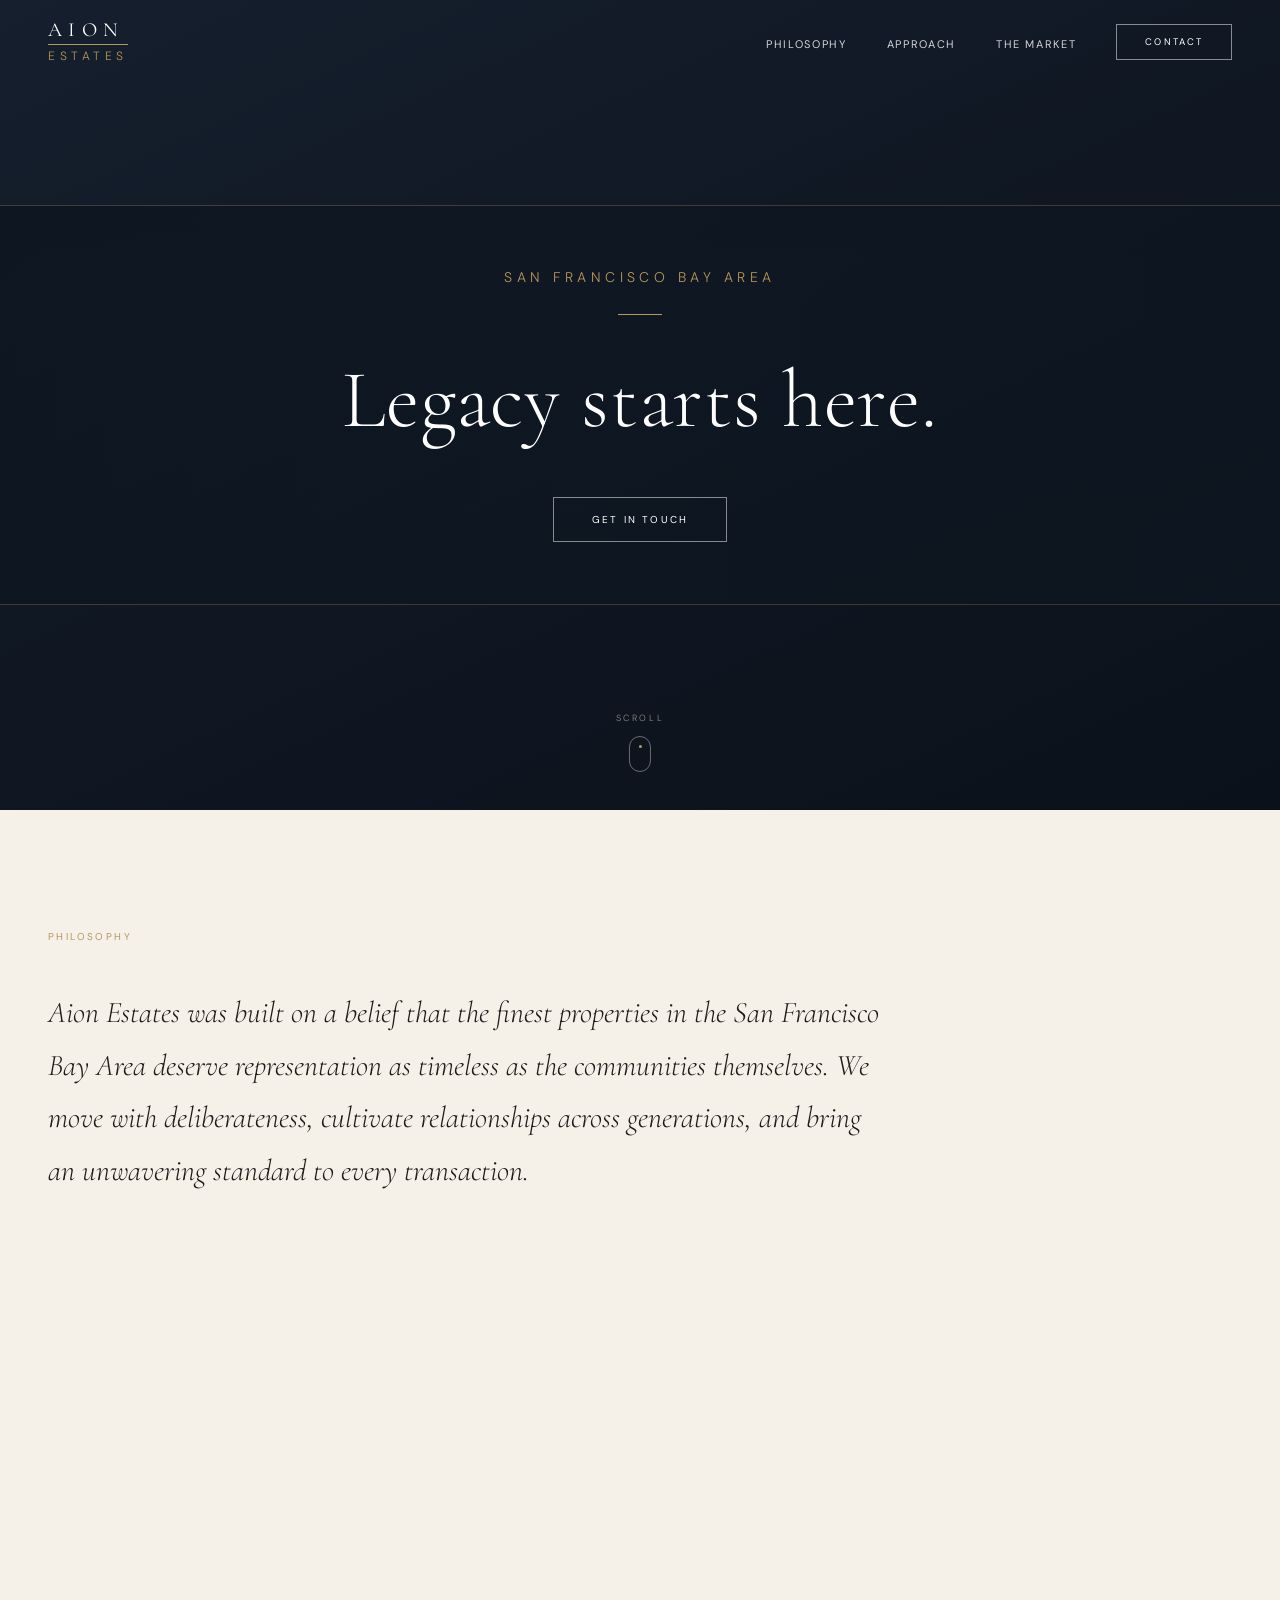
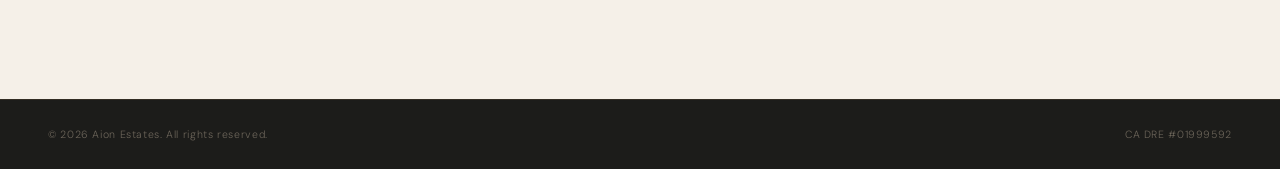
==== index.html @ 5b252931 "Implement Aion Estates homepage from Claude Design handoff Co-Authored-By: Claude Sonnet 4.6 <norepl" ====
<!DOCTYPE html>
<html lang="en">
<head>
  <meta charset="UTF-8">
  <meta name="viewport" content="width=device-width, initial-scale=1">
  <title>Aion Estates — San Francisco Bay Area Real Estate</title>
  <link rel="preconnect" href="https://fonts.googleapis.com">
  <link rel="preconnect" href="https://fonts.gstatic.com" crossorigin>
  <link href="https://fonts.googleapis.com/css2?family=Cormorant+Garamond:ital,wght@0,300;0,400;0,500;1,300;1,400;1,500&family=DM+Sans:opsz,wght@9..40,300;9..40,400;9..40,500&display=swap" rel="stylesheet">
  <style>
    /* ── Tokens ──────────────────────────────────────────────── */
    :root {
      --cream:      #F5F0E8;
      --surface:    #FAFAF7;
      --charcoal:   #1C1C1A;
      --stone:      #6B6459;
      --gold:       #B8975A;
      --white:      #FFFFFF;
      --night-1:    #1E2D40;
      --night-2:    #162130;
      --night-3:    #0D1620;
      --gold-90:    rgba(184,151,90,0.90);
      --gold-70:    rgba(184,151,90,0.70);
      --gold-45:    rgba(184,151,90,0.45);
      --gold-28:    rgba(184,151,90,0.28);
      --gold-14:    rgba(184,151,90,0.14);
      --line-ink:        rgba(28,28,26,0.10);
      --line-ink-strong: rgba(28,28,26,0.35);
      --line-light:      rgba(255,255,255,0.50);
      --scrim:      rgba(8,12,18,0.40);
      --field-bg:   rgba(255,255,255,0.04);
      --shadow-nav: 0 1px 0 rgba(28,28,26,0.09);
      --rule-vertical: linear-gradient(to bottom, transparent 0%, var(--gold-45) 20%, var(--gold-45) 80%, transparent 100%);

      --font-serif: 'Cormorant Garamond', Georgia, 'Times New Roman', serif;
      --font-sans:  'DM Sans', system-ui, -apple-system, sans-serif;

      --display-xl:  clamp(44px, 6.5vw, 82px);
      --display-lg:  clamp(34px, 4vw, 54px);
      --display-md:  30px;
      --display-sm:  26px;
      --text-lg:     15px;
      --text-md:     14px;
      --text-xs:     11px;
      --label:       10px;

      --leading-tight: 1.1;
      --leading-snug:  1.2;
      --leading-quote: 1.75;
      --leading-body:  1.8;

      --tracking-tight:    0.01em;
      --tracking-link:     0.15em;
      --tracking-button:   0.22em;
      --tracking-label:    0.24em;
      --tracking-wide:     0.32em;
      --tracking-wordmark: 0.38em;

      --max-w:     1200px;
      --gutter:    48px;
      --section-v: 120px;
      --grid-gap:  80px;
      --btn-pad-y:   15px;
      --btn-pad-x:   38px;
      --field-pad-y: 14px;
      --field-pad-x: 16px;

      --ease: cubic-bezier(0.22, 0.61, 0.36, 1);
    }
    @media (max-width: 960px) {
      :root { --section-v: 88px; --grid-gap: 52px; }
    }
    @media (max-width: 768px) {
      :root { --section-v: 72px; --gutter: 24px; }
    }

    /* ── Reset ───────────────────────────────────────────────── */
    *, *::before, *::after { box-sizing: border-box; margin: 0; padding: 0; }
    html, body { height: 100%; }
    body {
      font-family: var(--font-sans);
      background: var(--cream);
      color: var(--charcoal);
      overflow-x: hidden;
      -webkit-font-smoothing: antialiased;
    }
    a { color: inherit; }

    /* ── Scroll reveal ───────────────────────────────────────── */
    .reveal {
      opacity: 0;
      transform: translateY(22px);
      transition: opacity .85s var(--ease), transform .85s var(--ease);
    }
    .reveal.in { opacity: 1; transform: none; }

    /* ── Scroll dot animation ────────────────────────────────── */
    @keyframes scrolldot {
      0%   { transform: translateY(0); opacity: .85; }
      50%  { transform: translateY(9px); opacity: .25; }
      100% { transform: translateY(0); opacity: .85; }
    }

    /* ── Nav ─────────────────────────────────────────────────── */
    #site-nav {
      position: fixed;
      top: 0; left: 0; right: 0;
      z-index: 100;
      transition: background .45s ease, box-shadow .45s ease;
      background: transparent;
      box-shadow: none;
    }
    #site-nav .inner {
      display: flex;
      align-items: center;
      justify-content: space-between;
      gap: 24px;
      height: 84px;
      padding: 0 var(--gutter);
    }
    .wordmark {
      display: inline-flex;
      flex-direction: column;
      align-items: flex-start;
      gap: 4px;
      text-decoration: none;
      cursor: pointer;
    }
    .wordmark-aion {
      font-family: var(--font-serif);
      font-size: 20px;
      font-weight: 400;
      letter-spacing: var(--tracking-wide);
      line-height: 1;
      color: var(--white);
      transition: color .3s ease;
    }
    .wordmark-rule {
      display: block;
      width: 100%;
      height: 0.5px;
      background: var(--gold);
    }
    .wordmark-estates {
      font-family: var(--font-sans);
      font-size: 12px;
      font-weight: 300;
      letter-spacing: var(--tracking-wordmark);
      text-transform: uppercase;
      color: var(--gold);
    }
    #nav-links {
      list-style: none;
      display: flex;
      gap: 40px;
      align-items: center;
    }
    .nav-link {
      cursor: pointer;
      text-decoration: none;
      font-family: var(--font-sans);
      font-size: 11px;
      font-weight: 400;
      letter-spacing: var(--tracking-link);
      text-transform: uppercase;
      color: rgba(255,255,255,0.82);
      transition: color .3s ease;
    }
    .nav-btn {
      display: inline-block;
      font-family: var(--font-sans);
      font-weight: 400;
      letter-spacing: var(--tracking-button);
      text-transform: uppercase;
      text-decoration: none;
      text-align: center;
      border: 0.5px solid var(--line-light);
      border-radius: 0;
      cursor: pointer;
      padding: 11px 28px;
      font-size: 9.5px;
      background: transparent;
      color: var(--white);
      transition: background .3s ease, border-color .3s ease, color .3s ease;
    }
    .nav-btn:hover {
      background: var(--gold);
      border-color: var(--gold);
      color: var(--white);
    }

    /* ── Hero ────────────────────────────────────────────────── */
    #hero {
      position: relative;
      min-height: 660px;
      height: 90vh;
      display: flex;
      align-items: center;
      justify-content: center;
      background: linear-gradient(155deg, #1E2D40 0%, #162130 45%, #0D1620 100%);
      overflow: hidden;
    }
    #hero-scrim {
      position: absolute;
      inset: 0;
      background: var(--scrim);
      pointer-events: none;
    }
    #hero-band {
      position: absolute;
      left: 0; right: 0;
      top: 50%;
      transform: translateY(-50%);
      height: 400px;
      z-index: 0;
      overflow: hidden;
      border-top: 0.5px solid var(--gold-28);
      border-bottom: 0.5px solid var(--gold-28);
      cursor: pointer;
    }
    #hero-band-img {
      position: absolute;
      inset: 0;
      width: 100%;
      height: 100%;
      object-fit: cover;
      display: none;
    }
    #hero-band-placeholder {
      position: absolute;
      inset: 0;
      background: linear-gradient(140deg, #C9BFAC 0%, #B5A88F 50%, #A0916F 100%);
      opacity: 0;
      transition: opacity .3s ease;
    }
    #hero-band:hover #hero-band-placeholder { opacity: 0.15; }
    #hero-band-hint {
      position: absolute;
      inset: 0;
      display: flex;
      align-items: center;
      justify-content: center;
      pointer-events: none;
      opacity: 0;
      transition: opacity .3s ease;
    }
    #hero-band:hover #hero-band-hint { opacity: 1; }
    #hero-band-hint span {
      font-family: var(--font-sans);
      font-size: 10px;
      font-weight: 400;
      letter-spacing: 0.24em;
      text-transform: uppercase;
      color: rgba(245,240,232,0.55);
    }
    #hero-band-left-scrim {
      position: absolute;
      inset: 0;
      pointer-events: none;
      background: linear-gradient(90deg, rgba(13,22,32,0.86) 0%, rgba(13,22,32,0.52) 50%, rgba(13,22,32,0.86) 100%);
    }
    #hero-band-tb-scrim {
      position: absolute;
      inset: 0;
      pointer-events: none;
      background: linear-gradient(180deg, rgba(13,22,32,0.55) 0%, rgba(13,22,32,0) 22%, rgba(13,22,32,0) 78%, rgba(13,22,32,0.55) 100%);
    }
    #hero-content {
      position: relative;
      z-index: 1;
      pointer-events: none;
      width: 100%;
      display: flex;
      align-items: center;
      justify-content: center;
      text-align: center;
      color: var(--white);
      padding: 0 var(--gutter);
    }
    #hero-content .inner {
      max-width: 720px;
    }
    #hero-eyebrow {
      font-family: var(--font-sans);
      font-size: 14px;
      font-weight: 300;
      letter-spacing: var(--tracking-wide);
      color: var(--gold);
      margin: 0 0 28px;
    }
    #hero-rule {
      display: block;
      width: 44px;
      height: 0.5px;
      background: var(--gold);
      margin: 0 auto 40px;
    }
    #hero-h1 {
      font-family: var(--font-serif);
      font-size: var(--display-xl);
      font-weight: 300;
      line-height: var(--leading-tight);
      letter-spacing: var(--tracking-tight);
      margin: 0 0 52px;
      white-space: nowrap;
    }
    .btn-outline {
      display: inline-block;
      box-sizing: border-box;
      font-family: var(--font-sans);
      font-weight: 400;
      letter-spacing: var(--tracking-button);
      text-transform: uppercase;
      text-decoration: none;
      text-align: center;
      border: 0.5px solid var(--line-light);
      border-radius: 0;
      cursor: pointer;
      padding: var(--btn-pad-y) var(--btn-pad-x);
      font-size: var(--label);
      background: transparent;
      color: var(--white);
      transition: background .3s ease, border-color .3s ease, color .3s ease;
      pointer-events: auto;
    }
    .btn-outline:hover {
      background: var(--gold);
      border-color: var(--gold);
      color: var(--white);
    }
    .btn-gold {
      display: inline-block;
      box-sizing: border-box;
      font-family: var(--font-sans);
      font-weight: 400;
      letter-spacing: var(--tracking-button);
      text-transform: uppercase;
      text-decoration: none;
      text-align: center;
      border: 0.5px solid var(--gold);
      border-radius: 0;
      cursor: pointer;
      padding: var(--btn-pad-y) var(--btn-pad-x);
      font-size: var(--label);
      background: var(--gold);
      color: var(--charcoal);
      transition: opacity .3s ease;
    }
    .btn-gold:hover { opacity: 0.82; }
    #hero-scroll {
      position: absolute;
      bottom: 38px;
      left: 50%;
      transform: translateX(-50%);
      z-index: 1;
      display: flex;
      flex-direction: column;
      align-items: center;
      gap: 12px;
      pointer-events: none;
    }
    #hero-scroll-label {
      font-family: var(--font-sans);
      font-size: 9px;
      font-weight: 300;
      letter-spacing: 0.28em;
      text-transform: uppercase;
      color: rgba(245,240,232,0.55);
    }
    #hero-scroll-pill {
      display: flex;
      justify-content: center;
      width: 22px;
      height: 36px;
      border: 0.5px solid rgba(245,240,232,0.4);
      border-radius: 999px;
      padding-top: 8px;
    }
    #hero-scroll-dot {
      width: 3px;
      height: 3px;
      border-radius: 999px;
      background: var(--gold);
      animation: scrolldot 1.8s var(--ease) infinite;
    }

    /* ── Section label ───────────────────────────────────────── */
    .section-label {
      font-family: var(--font-sans);
      font-size: var(--label);
      font-weight: 400;
      letter-spacing: var(--tracking-label);
      text-transform: uppercase;
      color: var(--gold);
      margin: 0 0 44px;
    }
    .section-label-soft { color: var(--gold-90); }

    /* ── Philosophy ──────────────────────────────────────────── */
    #philosophy {
      padding: var(--section-v) var(--gutter);
      background: var(--cream);
    }
    #philosophy blockquote {
      font-family: var(--font-serif);
      font-size: var(--display-md);
      font-weight: 300;
      font-style: italic;
      line-height: var(--leading-quote);
      color: var(--charcoal);
      max-width: 840px;
      margin: 0;
    }

    /* ── Approach ────────────────────────────────────────────── */
    #approach {
      padding: var(--section-v) var(--gutter);
      background: var(--surface);
      border-top: 0.5px solid var(--line-ink);
      border-bottom: 0.5px solid var(--line-ink);
    }
    #approach .section-label {
      font-size: 14px;
      letter-spacing: 0.22em;
    }
    .pillars {
      display: flex;
      align-items: stretch;
      gap: 56px;
    }
    .pillar { flex: 1; }
    .pillar-num {
      display: block;
      font-family: var(--font-serif);
      font-size: 20px;
      font-weight: 400;
      color: var(--gold);
      letter-spacing: 0.1em;
      margin-bottom: 20px;
    }
    .pillar h3 {
      font-family: var(--font-serif);
      font-size: var(--display-sm);
      font-weight: 400;
      letter-spacing: var(--tracking-tight);
      color: var(--charcoal);
      margin: 0 0 16px;
    }
    .pillar p {
      font-family: var(--font-sans);
      font-size: var(--text-md);
      font-weight: 300;
      line-height: var(--leading-body);
      color: var(--stone);
      margin: 0;
    }
    .vrule {
      display: flex;
      align-items: stretch;
      flex-shrink: 0;
    }
    .vrule span {
      display: block;
      width: 0.5px;
      min-height: 180px;
      background: var(--rule-vertical);
    }

    /* ── Market ──────────────────────────────────────────────── */
    #market {
      padding: var(--section-v) var(--gutter);
      background: var(--cream);
    }
    #market .grid {
      max-width: var(--max-w);
      margin: 0 auto;
      display: grid;
      grid-template-columns: repeat(auto-fit, minmax(300px, 1fr));
      gap: var(--grid-gap);
      align-items: center;
    }
    #market h2 {
      font-family: var(--font-serif);
      font-size: var(--display-lg);
      font-weight: 300;
      line-height: var(--leading-snug);
      margin: 0 0 28px;
      color: var(--charcoal);
    }
    #market h2 em { font-style: italic; }
    #market .lead {
      font-family: var(--font-sans);
      font-size: var(--text-lg);
      font-weight: 300;
      line-height: var(--leading-body);
      color: var(--stone);
      margin: 0 0 36px;
    }
    .tags { display: flex; flex-wrap: wrap; gap: 12px 14px; }
    .area-tag {
      font-family: var(--font-sans);
      font-size: 10px;
      font-weight: 400;
      letter-spacing: 0.16em;
      color: var(--gold);
      white-space: nowrap;
      display: inline-block;
      padding: 7px 16px;
      border: 0.5px solid var(--gold-28);
      text-transform: uppercase;
    }
    #market-photo {
      width: 100%;
      aspect-ratio: 4 / 5;
      background: linear-gradient(140deg, #C9BFAC 0%, #B5A88F 50%, #A0916F 100%);
      cursor: pointer;
      position: relative;
      overflow: hidden;
    }
    #market-photo img {
      position: absolute;
      inset: 0;
      width: 100%;
      height: 100%;
      object-fit: cover;
      display: none;
    }
    #market-photo-hint {
      position: absolute;
      inset: 0;
      display: flex;
      align-items: center;
      justify-content: center;
      opacity: 0;
      transition: opacity .3s ease;
      pointer-events: none;
    }
    #market-photo:hover #market-photo-hint { opacity: 1; }
    #market-photo-hint span {
      font-family: var(--font-sans);
      font-size: 10px;
      font-weight: 400;
      letter-spacing: 0.2em;
      text-transform: uppercase;
      color: rgba(28,28,26,0.45);
    }

    /* ── Contact ─────────────────────────────────────────────── */
    #contact {
      padding: var(--section-v) var(--gutter);
      background: var(--charcoal);
      color: var(--cream);
    }
    #contact .grid {
      max-width: var(--max-w);
      margin: 0 auto;
      display: grid;
      grid-template-columns: repeat(auto-fit, minmax(300px, 1fr));
      gap: var(--grid-gap);
      align-items: start;
    }
    #contact h2 {
      font-family: var(--font-serif);
      font-size: var(--display-lg);
      font-weight: 300;
      line-height: var(--leading-snug);
      margin: 0 0 44px;
    }
    #contact h2 em { font-style: italic; }
    .contact-links { display: flex; flex-direction: column; gap: 14px; }
    .contact-links a {
      font-family: var(--font-sans);
      font-size: 15px;
      font-weight: 300;
      color: var(--cream);
      text-decoration: none;
    }
    .contact-dre {
      font-family: var(--font-sans);
      font-size: 11px;
      letter-spacing: 0.1em;
      color: var(--stone);
      margin-top: 10px;
      display: block;
    }
    .field-group { display: flex; flex-direction: column; gap: 9px; }
    .field-label {
      font-family: var(--font-sans);
      font-size: 9.5px;
      font-weight: 400;
      letter-spacing: var(--tracking-button);
      text-transform: uppercase;
      color: var(--stone);
    }
    .field-control {
      box-sizing: border-box;
      width: 100%;
      background: var(--field-bg);
      border: 0.5px solid var(--gold-28);
      border-radius: 0;
      color: var(--cream);
      font-family: var(--font-sans);
      font-size: var(--text-md);
      font-weight: 300;
      padding: var(--field-pad-y) var(--field-pad-x);
      outline: none;
      resize: none;
      -webkit-appearance: none;
      transition: border-color .3s ease;
    }
    .field-control:focus { border-color: var(--gold-70); }
    .field-control::placeholder { color: var(--stone); opacity: 0.6; }
    #contact-form { display: flex; flex-direction: column; gap: 24px; }
    #contact-form .fields-row {
      display: grid;
      grid-template-columns: repeat(auto-fit, minmax(200px, 1fr));
      gap: 20px;
    }
    #contact-success {
      display: none;
      flex-direction: column;
      justify-content: center;
      border: 0.5px solid var(--gold-28);
      padding: 48px;
      min-height: 280px;
    }
    #contact-success .label {
      font-family: var(--font-sans);
      font-size: 10px;
      font-weight: 400;
      letter-spacing: var(--tracking-label);
      text-transform: uppercase;
      color: var(--gold);
      margin: 0 0 18px;
    }
    #contact-success .message {
      font-family: var(--font-serif);
      font-size: 30px;
      font-weight: 300;
      font-style: italic;
      line-height: 1.4;
      margin: 0;
    }

    /* ── Footer ──────────────────────────────────────────────── */
    footer {
      background: var(--charcoal);
      border-top: 0.5px solid var(--gold-14);
      padding: 28px var(--gutter);
      display: flex;
      align-items: center;
      justify-content: space-between;
      gap: 16px;
      flex-wrap: wrap;
    }
    footer span {
      font-family: var(--font-sans);
      font-size: 10.5px;
      font-weight: 300;
      color: var(--stone);
      letter-spacing: 0.06em;
    }

    /* ── Responsive ──────────────────────────────────────────── */
    @media (max-width: 820px) {
      .pillars { flex-direction: column; gap: 44px; }
      .vrule { display: none; }
    }
    @media (max-width: 760px) {
      #nav-links { display: none; }
      #hero-h1 { white-space: normal; }
    }
  </style>
</head>
<body>

<!-- Nav scroll sentinel -->
<span id="nav-sentinel" style="position: absolute; top: 90px; left: 0; width: 1px; height: 1px; pointer-events: none;"></span>

<!-- ── Navigation ──────────────────────────────────────────── -->
<header id="site-nav">
  <div class="inner">
    <a class="wordmark" href="#hero" data-scroll="hero" aria-label="Aion Estates">
      <span class="wordmark-aion">AION</span>
      <span class="wordmark-rule"></span>
      <span class="wordmark-estates">ESTATES</span>
    </a>
    <ul id="nav-links">
      <li><a class="nav-link" href="#philosophy" data-scroll="philosophy">Philosophy</a></li>
      <li><a class="nav-link" href="#approach" data-scroll="approach">Approach</a></li>
      <li><a class="nav-link" href="#market" data-scroll="market">The Market</a></li>
      <li><a class="nav-btn" href="#contact" data-scroll="contact">Contact</a></li>
    </ul>
  </div>
</header>

<!-- ── Hero ────────────────────────────────────────────────── -->
<section id="hero">
  <div id="hero-scrim"></div>

  <!-- Horizontal image band -->
  <div id="hero-band" title="Click or drop an image here">
    <input type="file" id="hero-band-input" accept="image/*" style="position:absolute;inset:0;opacity:0;cursor:pointer;width:100%;height:100%;z-index:2;">
    <img id="hero-band-img" alt="Hero">
    <div id="hero-band-placeholder"></div>
    <div id="hero-band-left-scrim"></div>
    <div id="hero-band-tb-scrim"></div>
    <div id="hero-band-hint"><span>Drop a hero image</span></div>
  </div>

  <!-- Headline content -->
  <div id="hero-content">
    <div class="inner">
      <p id="hero-eyebrow">SAN FRANCISCO BAY AREA</p>
      <span id="hero-rule"></span>
      <h1 id="hero-h1">Legacy starts here.</h1>
      <a class="btn-outline" href="#contact" data-scroll="contact">Get in Touch</a>
    </div>
  </div>

  <!-- Scroll indicator -->
  <div id="hero-scroll">
    <span id="hero-scroll-label">Scroll</span>
    <span id="hero-scroll-pill">
      <span id="hero-scroll-dot"></span>
    </span>
  </div>
</section>

<!-- ── Philosophy ──────────────────────────────────────────── -->
<section id="philosophy" class="reveal">
  <div style="max-width: var(--max-w); margin: 0 auto;">
    <p class="section-label">Philosophy</p>
    <blockquote>Aion Estates was built on a belief that the finest properties in the San Francisco Bay Area deserve representation as timeless as the communities themselves. We move with deliberateness, cultivate relationships across generations, and bring an unwavering standard to every transaction.</blockquote>
  </div>
</section>

<!-- ── Approach ─────────────────────────────────────────────── -->
<section id="approach" class="reveal">
  <div style="max-width: var(--max-w); margin: 0 auto;">
    <p class="section-label">Our Approach</p>
    <div class="pillars">
      <div class="pillar">
        <span class="pillar-num">01</span>
        <h3>Representation</h3>
        <p>Every client receives the full weight of our attention and expertise. We represent your interests with precision, from first showing to final close.</p>
      </div>
      <div class="vrule"><span></span></div>
      <div class="pillar">
        <span class="pillar-num">02</span>
        <h3>Market Expertise</h3>
        <p>As Bay Area natives, decades of experience give us an understanding of this market that no algorithm can replicate — neighbourhood by neighbourhood, block by block.</p>
      </div>
      <div class="vrule"><span></span></div>
      <div class="pillar">
        <span class="pillar-num">03</span>
        <h3>Discretion</h3>
        <p>Your transaction is your business. We conduct every engagement with the confidentiality and professionalism that high-stakes decisions demand.</p>
      </div>
    </div>
  </div>
</section>

<!-- ── Market ───────────────────────────────────────────────── -->
<section id="market" class="reveal">
  <div class="grid">
    <div>
      <p class="section-label">The Market</p>
      <h2>The Bay Area,<br><em>in full.</em></h2>
      <p class="lead">From the water's edge to the hillsides, the San Francisco Bay Area holds some of the country's most coveted real estate. We represent exceptional property across all five regions with a single standard of care — and we know each one intimately: its character, its values, and where rare opportunity lives.</p>
      <div class="tags">
        <span class="area-tag">North Bay</span>
        <span class="area-tag">San Francisco</span>
        <span class="area-tag">Peninsula</span>
        <span class="area-tag">South Bay</span>
        <span class="area-tag">East Bay</span>
      </div>
    </div>
    <div id="market-photo" title="Click or drop a photo here">
      <input type="file" id="market-photo-input" accept="image/*" style="position:absolute;inset:0;opacity:0;cursor:pointer;width:100%;height:100%;z-index:2;">
      <img id="market-photo-img" alt="Market">
      <div id="market-photo-hint"><span>Drop a photo</span></div>
    </div>
  </div>
</section>

<!-- ── Contact ──────────────────────────────────────────────── -->
<section id="contact" class="reveal">
  <div class="grid">
    <div>
      <p class="section-label section-label-soft">Contact</p>
      <h2>Let's begin<br><em>a conversation.</em></h2>
      <div class="contact-links">
        <a href="mailto:info@aionestates.com">info@aionestates.com</a>
        <a href="tel:+14084659784">408-465-9784</a>
        <span class="contact-dre">CA DRE #01999592</span>
      </div>
    </div>
    <div>
      <form id="contact-form">
        <div class="fields-row">
          <div class="field-group">
            <label class="field-label" for="f-name">Name</label>
            <input class="field-control" id="f-name" name="name" type="text" placeholder="Your name" required>
          </div>
          <div class="field-group">
            <label class="field-label" for="f-email">Email</label>
            <input class="field-control" id="f-email" name="email" type="email" placeholder="your@email.com" required>
          </div>
        </div>
        <div class="field-group">
          <label class="field-label" for="f-message">Message</label>
          <textarea class="field-control" id="f-message" name="message" rows="5" placeholder="Tell us about your needs…" required></textarea>
        </div>
        <button class="btn-gold" type="submit" style="align-self: flex-start;">Send Message</button>
      </form>
      <div id="contact-success">
        <p class="label">Message received</p>
        <p class="message" id="contact-success-msg"></p>
      </div>
    </div>
  </div>
</section>

<!-- ── Footer ───────────────────────────────────────────────── -->
<footer>
  <span>© 2026 Aion Estates. All rights reserved.</span>
  <span>CA DRE #01999592</span>
</footer>

<script>
  // ── Smooth scroll ─────────────────────────────────────────────
  function scrollTo(id) {
    const el = document.getElementById(id);
    if (!el) return;
    const top = id === 'hero' ? 0 : el.getBoundingClientRect().top + window.scrollY - 64;
    window.scrollTo({ top, behavior: 'smooth' });
  }

  document.querySelectorAll('[data-scroll]').forEach(el => {
    el.addEventListener('click', function(e) {
      e.preventDefault();
      scrollTo(this.dataset.scroll);
    });
  });

  // ── Nav scroll state ──────────────────────────────────────────
  const nav = document.getElementById('site-nav');
  const sentinel = document.getElementById('nav-sentinel');
  const wordmarkAion = document.querySelector('.wordmark-aion');
  const navLinks = document.querySelectorAll('.nav-link');
  const navBtn = document.querySelector('.nav-btn');

  function setScrolled(scrolled) {
    nav.style.background = scrolled ? 'var(--surface)' : 'transparent';
    nav.style.boxShadow = scrolled ? 'var(--shadow-nav)' : 'none';
    wordmarkAion.style.color = scrolled ? 'var(--charcoal)' : 'var(--white)';
    navLinks.forEach(l => {
      l.style.color = scrolled ? 'var(--stone)' : 'rgba(255,255,255,0.82)';
    });
    if (navBtn) {
      navBtn.style.borderColor = scrolled ? 'var(--line-ink-strong)' : 'var(--line-light)';
      navBtn.style.color = scrolled ? 'var(--charcoal)' : 'var(--white)';
    }
  }

  new IntersectionObserver(entries => {
    setScrolled(!entries[0].isIntersecting);
  }, { threshold: 0 }).observe(sentinel);

  // ── Scroll reveal ─────────────────────────────────────────────
  const revealIo = new IntersectionObserver(entries => {
    entries.forEach(e => {
      if (e.isIntersecting) { e.target.classList.add('in'); revealIo.unobserve(e.target); }
    });
  }, { threshold: 0.12 });
  document.querySelectorAll('.reveal').forEach(el => revealIo.observe(el));

  // ── Contact form ──────────────────────────────────────────────
  document.getElementById('contact-form').addEventListener('submit', function(e) {
    e.preventDefault();
    const name = document.getElementById('f-name').value.trim() || 'friend';
    const msg = document.getElementById('contact-success-msg');
    msg.innerHTML = `Thank you, ${name}.<br>We'll be in touch shortly.`;
    this.style.display = 'none';
    const success = document.getElementById('contact-success');
    success.style.display = 'flex';
  });

  // ── Image upload helper ───────────────────────────────────────
  function setupImageSlot(wrapperId, inputId, imgId) {
    const wrap = document.getElementById(wrapperId);
    const input = document.getElementById(inputId);
    const img = document.getElementById(imgId);
    const hint = wrap.querySelector('[id$="-hint"]');

    function applyFile(file) {
      if (!file || !file.type.startsWith('image/')) return;
      const url = URL.createObjectURL(file);
      img.src = url;
      img.style.display = 'block';
      if (hint) hint.style.display = 'none';
    }

    input.addEventListener('change', () => applyFile(input.files[0]));
    wrap.addEventListener('dragover', e => { e.preventDefault(); wrap.style.outline = '1px solid var(--gold-45)'; });
    wrap.addEventListener('dragleave', () => { wrap.style.outline = ''; });
    wrap.addEventListener('drop', e => {
      e.preventDefault();
      wrap.style.outline = '';
      applyFile(e.dataTransfer.files[0]);
    });
  }

  setupImageSlot('hero-band', 'hero-band-input', 'hero-band-img');
  setupImageSlot('market-photo', 'market-photo-input', 'market-photo-img');
</script>
</body>
</html>
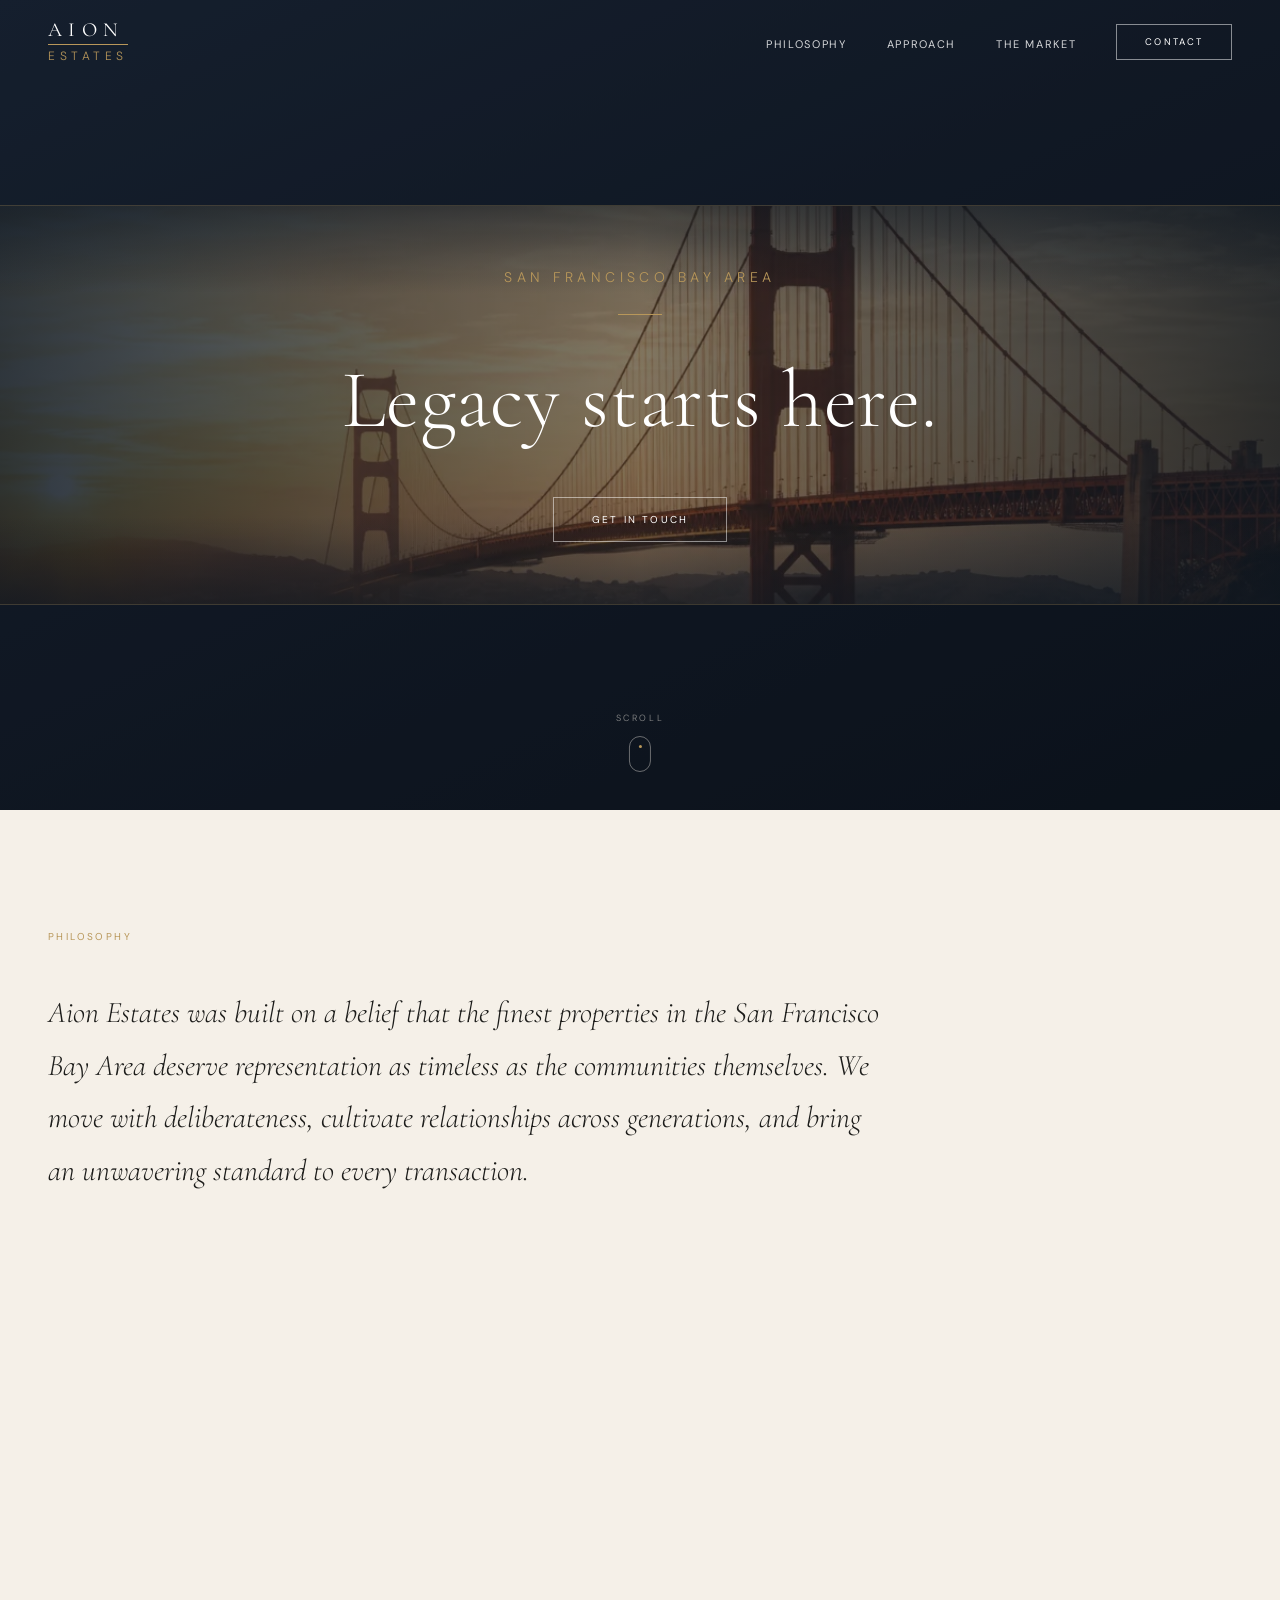
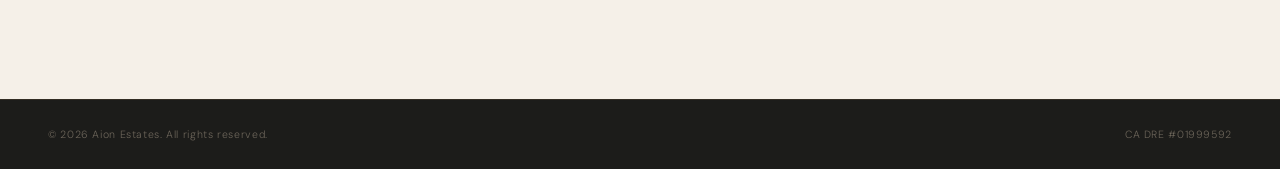
==== commit fc87bb1f: "Add hero and market photos extracted from design tool state Co-Authored-By: Claude Sonnet 4.6 <norep" ====
--- a/index.html
+++ b/index.html
@@ -224,7 +224,7 @@
       width: 100%;
       height: 100%;
       object-fit: cover;
-      display: none;
+      display: block;
     }
     #hero-band-placeholder {
       position: absolute;
@@ -523,7 +523,7 @@
       width: 100%;
       height: 100%;
       object-fit: cover;
-      display: none;
+      display: block;
     }
     #market-photo-hint {
       position: absolute;
@@ -701,7 +701,7 @@
   <!-- Horizontal image band -->
   <div id="hero-band" title="Click or drop an image here">
     <input type="file" id="hero-band-input" accept="image/*" style="position:absolute;inset:0;opacity:0;cursor:pointer;width:100%;height:100%;z-index:2;">
-    <img id="hero-band-img" alt="Hero">
+    <img id="hero-band-img" alt="Hero" src="project/uploads/hero-bg.webp">
     <div id="hero-band-placeholder"></div>
     <div id="hero-band-left-scrim"></div>
     <div id="hero-band-tb-scrim"></div>
@@ -778,7 +778,7 @@
     </div>
     <div id="market-photo" title="Click or drop a photo here">
       <input type="file" id="market-photo-input" accept="image/*" style="position:absolute;inset:0;opacity:0;cursor:pointer;width:100%;height:100%;z-index:2;">
-      <img id="market-photo-img" alt="Market">
+      <img id="market-photo-img" alt="Market" src="project/uploads/market-photo.webp">
       <div id="market-photo-hint"><span>Drop a photo</span></div>
     </div>
   </div>
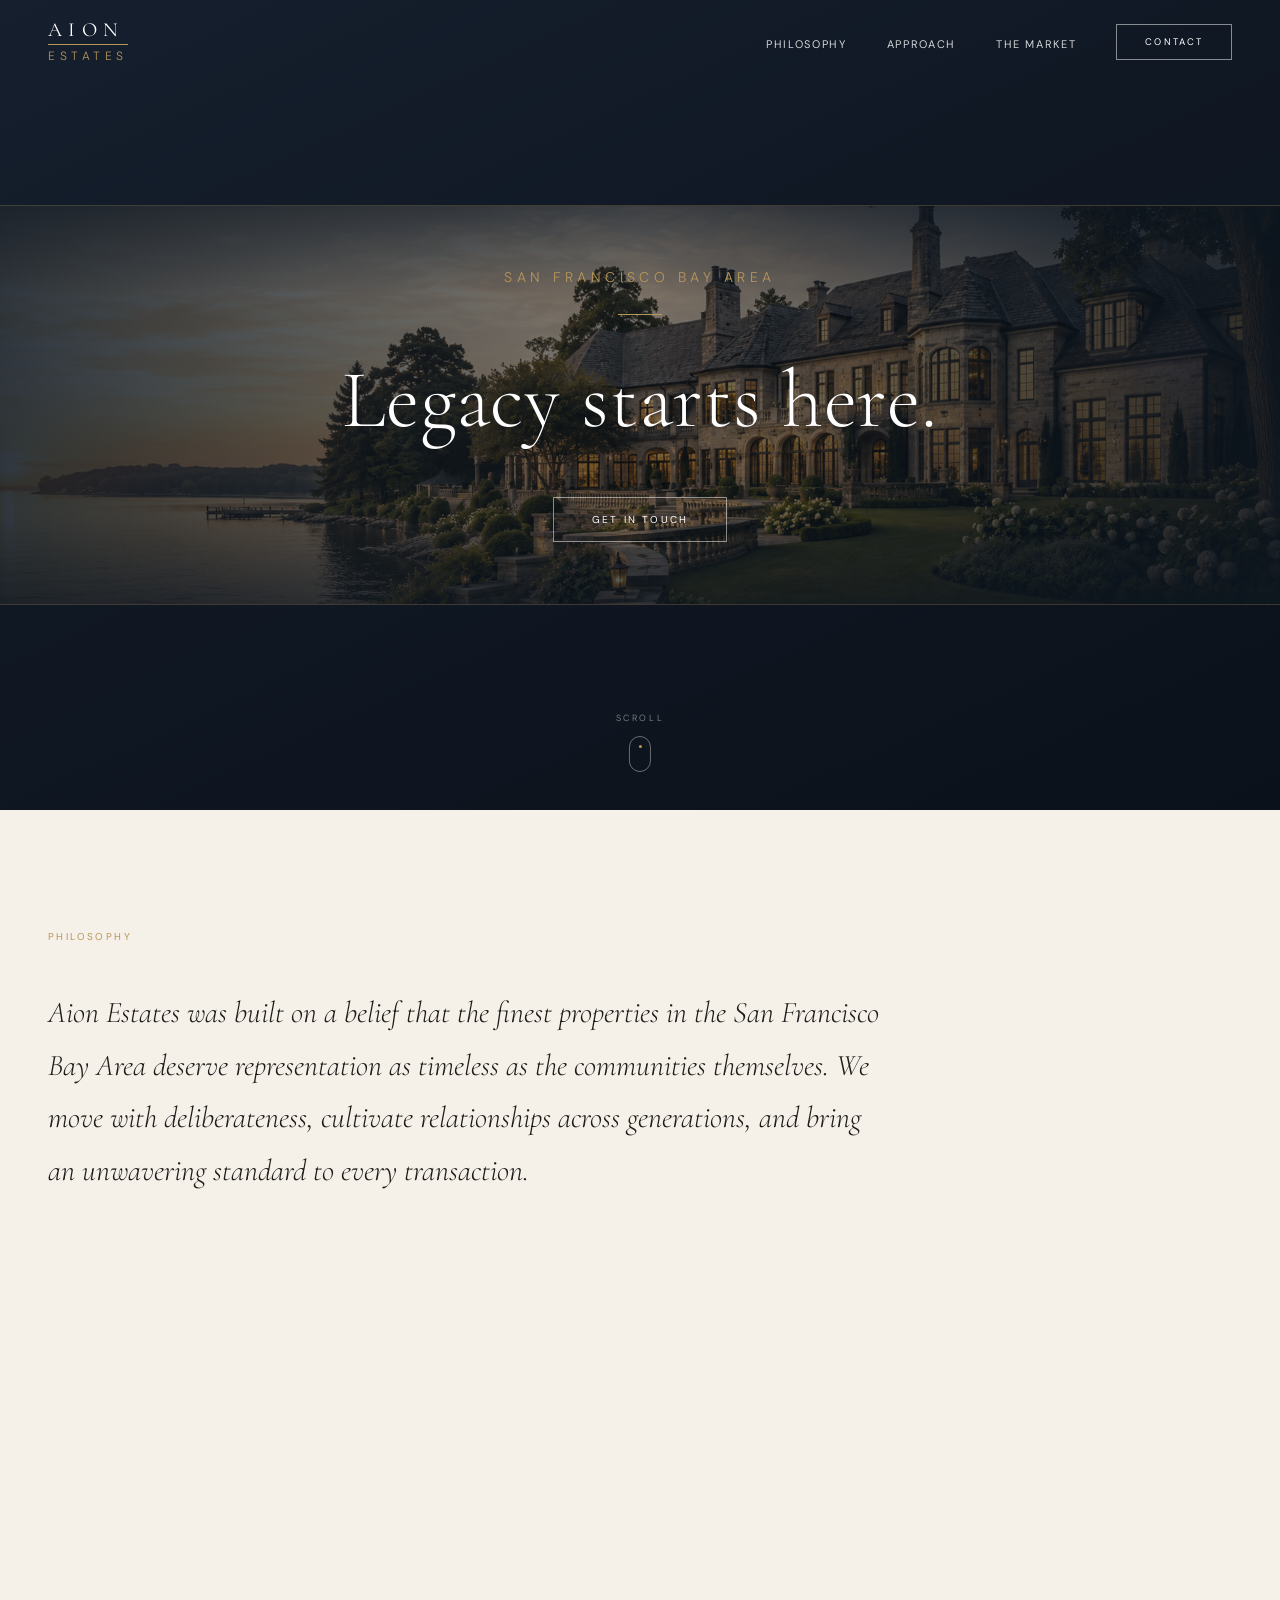
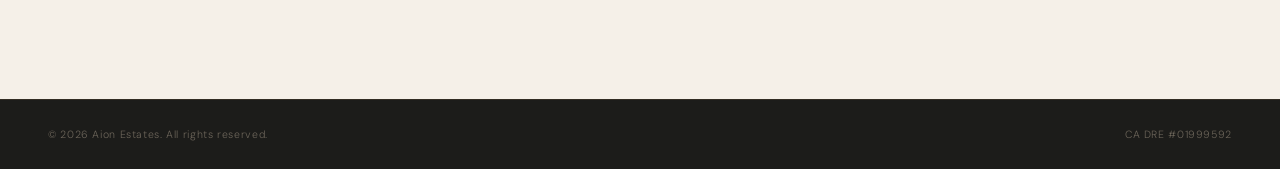
==== commit 2d80f1b7: "Update market expertise description in index.html" ====
--- a/index.html
+++ b/index.html
@@ -216,7 +216,6 @@
       overflow: hidden;
       border-top: 0.5px solid var(--gold-28);
       border-bottom: 0.5px solid var(--gold-28);
-      cursor: pointer;
     }
     #hero-band-img {
       position: absolute;
@@ -225,33 +224,6 @@
       height: 100%;
       object-fit: cover;
       display: block;
-    }
-    #hero-band-placeholder {
-      position: absolute;
-      inset: 0;
-      background: linear-gradient(140deg, #C9BFAC 0%, #B5A88F 50%, #A0916F 100%);
-      opacity: 0;
-      transition: opacity .3s ease;
-    }
-    #hero-band:hover #hero-band-placeholder { opacity: 0.15; }
-    #hero-band-hint {
-      position: absolute;
-      inset: 0;
-      display: flex;
-      align-items: center;
-      justify-content: center;
-      pointer-events: none;
-      opacity: 0;
-      transition: opacity .3s ease;
-    }
-    #hero-band:hover #hero-band-hint { opacity: 1; }
-    #hero-band-hint span {
-      font-family: var(--font-sans);
-      font-size: 10px;
-      font-weight: 400;
-      letter-spacing: 0.24em;
-      text-transform: uppercase;
-      color: rgba(245,240,232,0.55);
     }
     #hero-band-left-scrim {
       position: absolute;
@@ -512,8 +484,6 @@
     #market-photo {
       width: 100%;
       aspect-ratio: 4 / 5;
-      background: linear-gradient(140deg, #C9BFAC 0%, #B5A88F 50%, #A0916F 100%);
-      cursor: pointer;
       position: relative;
       overflow: hidden;
     }
@@ -524,25 +494,6 @@
       height: 100%;
       object-fit: cover;
       display: block;
-    }
-    #market-photo-hint {
-      position: absolute;
-      inset: 0;
-      display: flex;
-      align-items: center;
-      justify-content: center;
-      opacity: 0;
-      transition: opacity .3s ease;
-      pointer-events: none;
-    }
-    #market-photo:hover #market-photo-hint { opacity: 1; }
-    #market-photo-hint span {
-      font-family: var(--font-sans);
-      font-size: 10px;
-      font-weight: 400;
-      letter-spacing: 0.2em;
-      text-transform: uppercase;
-      color: rgba(28,28,26,0.45);
     }
 
     /* ── Contact ─────────────────────────────────────────────── */
@@ -699,13 +650,10 @@
   <div id="hero-scrim"></div>
 
   <!-- Horizontal image band -->
-  <div id="hero-band" title="Click or drop an image here">
-    <input type="file" id="hero-band-input" accept="image/*" style="position:absolute;inset:0;opacity:0;cursor:pointer;width:100%;height:100%;z-index:2;">
+  <div id="hero-band">
     <img id="hero-band-img" alt="Hero" src="project/uploads/hero-bg.webp">
-    <div id="hero-band-placeholder"></div>
     <div id="hero-band-left-scrim"></div>
     <div id="hero-band-tb-scrim"></div>
-    <div id="hero-band-hint"><span>Drop a hero image</span></div>
   </div>
 
   <!-- Headline content -->
@@ -749,7 +697,7 @@
       <div class="pillar">
         <span class="pillar-num">02</span>
         <h3>Market Expertise</h3>
-        <p>As Bay Area natives, decades of experience give us an understanding of this market that no algorithm can replicate — neighbourhood by neighbourhood, block by block.</p>
+        <p>With 3 generations of real estate experience, we have a unique understanding of this market that no algorithm can replicate — neighbourhood by neighbourhood, block by block.</p>
       </div>
       <div class="vrule"><span></span></div>
       <div class="pillar">
@@ -777,9 +725,7 @@
       </div>
     </div>
     <div id="market-photo" title="Click or drop a photo here">
-      <input type="file" id="market-photo-input" accept="image/*" style="position:absolute;inset:0;opacity:0;cursor:pointer;width:100%;height:100%;z-index:2;">
       <img id="market-photo-img" alt="Market" src="project/uploads/market-photo.webp">
-      <div id="market-photo-hint"><span>Drop a photo</span></div>
     </div>
   </div>
 </section>
@@ -887,33 +833,6 @@
     success.style.display = 'flex';
   });
 
-  // ── Image upload helper ───────────────────────────────────────
-  function setupImageSlot(wrapperId, inputId, imgId) {
-    const wrap = document.getElementById(wrapperId);
-    const input = document.getElementById(inputId);
-    const img = document.getElementById(imgId);
-    const hint = wrap.querySelector('[id$="-hint"]');
-
-    function applyFile(file) {
-      if (!file || !file.type.startsWith('image/')) return;
-      const url = URL.createObjectURL(file);
-      img.src = url;
-      img.style.display = 'block';
-      if (hint) hint.style.display = 'none';
-    }
-
-    input.addEventListener('change', () => applyFile(input.files[0]));
-    wrap.addEventListener('dragover', e => { e.preventDefault(); wrap.style.outline = '1px solid var(--gold-45)'; });
-    wrap.addEventListener('dragleave', () => { wrap.style.outline = ''; });
-    wrap.addEventListener('drop', e => {
-      e.preventDefault();
-      wrap.style.outline = '';
-      applyFile(e.dataTransfer.files[0]);
-    });
-  }
-
-  setupImageSlot('hero-band', 'hero-band-input', 'hero-band-img');
-  setupImageSlot('market-photo', 'market-photo-input', 'market-photo-img');
 </script>
 </body>
 </html>
